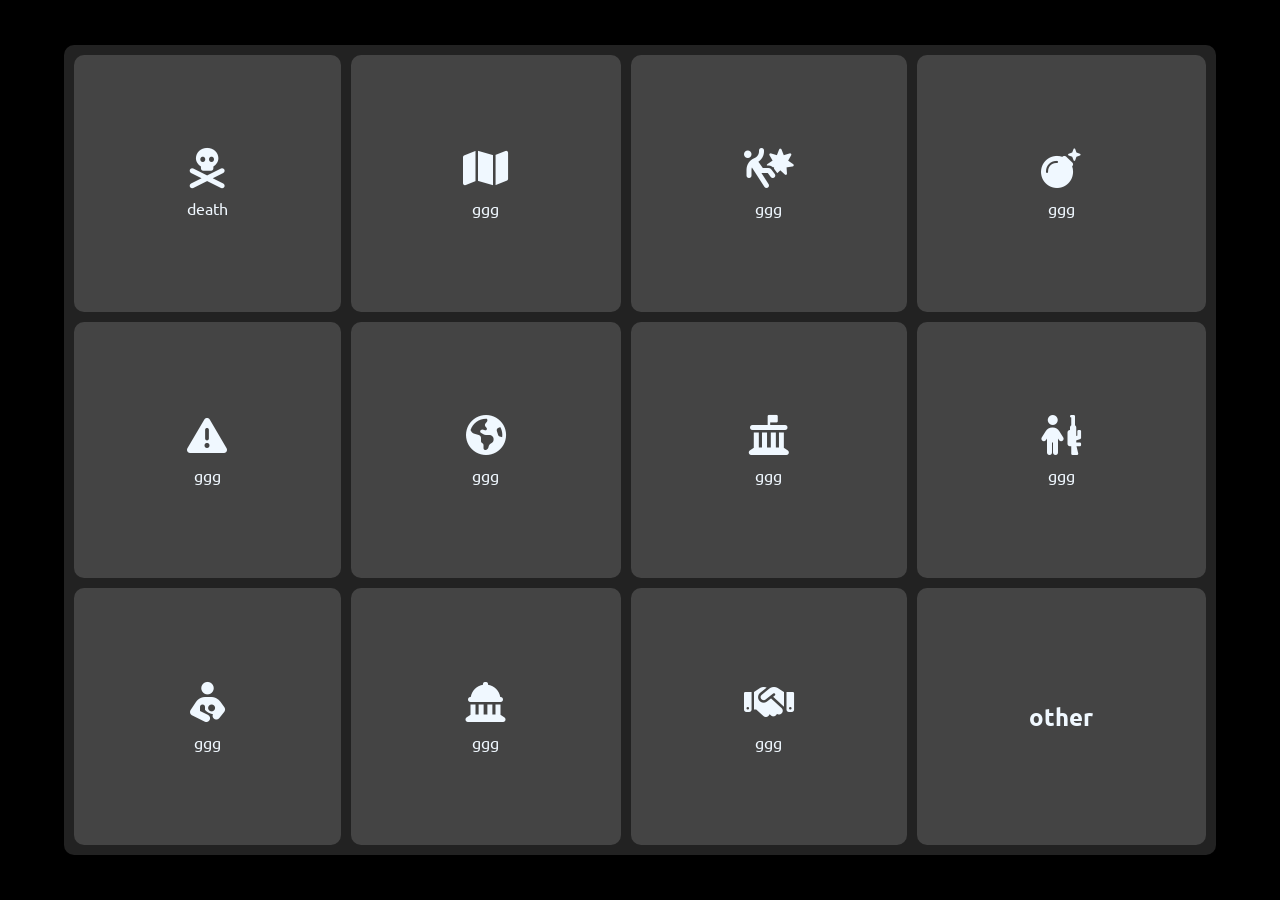
==== indexx.html @ 32690808 "Add files via upload" ====
<!DOCTYPE html>
<html lang="en">
<head>
    <meta charset="UTF-8">
    <link rel="stylesheet" href="https://cdnjs.cloudflare.com/ajax/libs/font-awesome/6.7.2/css/all.min.css" integrity="sha512-Evv84Mr4kqVGRNSgIGL/F/aIDqQb7xQ2vcrdIwxfjThSH8CSR7PBEakCr51Ck+w+/U6swU2Im1vVX0SVk9ABhg==" crossorigin="anonymous" referrerpolicy="no-referrer" />
    <link rel="stylesheet" href="stylee.css">
    <meta name="viewport" content="width=device-width, initial-scale=1.0">
    <title>Document</title>
</head>
<body>
    <div class="continer">
        <div class="item item1"><i class="fa-solid fa-skull-crossbones"></i><span>death</span></div>
        <div class="item item1"><i class="fa-solid fa-map"></i><span>ggg</span></div>
        <div class="item item1"><i class="fa-solid fa-person-falling-burst"></i><span>ggg</span></div>
        <div class="item item1"><i class="fa-solid fa-bomb"></i><span>ggg</span></div>
        <div class="item item1"><i class="fa-solid fa-triangle-exclamation"></i><span>ggg</span></div>
        <div class="item item1"><i class="fa-solid fa-earth-americas"></i><span>ggg</span></div>
        <div class="item item1"><i class="fa-solid fa-landmark-flag"></i><span>ggg</span></div>
        <div class="item item1"><i class="fa-solid fa-child-combatant"></i><span>ggg</span></div>
        <div class="item item1"><i class="fa-solid fa-person-breastfeeding"></i><span>ggg</span></div>
        <div class="item item1"><i class="fa-solid fa-landmark-dome"></i><span>ggg</span></div>
        <div class="item item1"><i class="fa-solid fa-handshake"></i><span>ggg</span></div>
        <div class="item item1"><h2>other</h2></div>
    </div>
</body>
</html>
---- stylee.css ----
@import url("https://fonts.googleapis.com/css2?family=Ubuntu:ital,wght@0,300;0,400;0,500;0,700;1,300;1,400;1,500;1,700&family=Yanone+Kaffeesatz:wght@200..700&display=swap");
*{
    padding: 0;
    margin: 0;
    box-sizing: border-box;
}
body{
   display: flex; 
   justify-content: center;
   align-items: center;
   height: 100vh;
   background-color: black;
   font-family:Ubuntu ;
}
.continer{
    color: aliceblue;
    width: 90%;
    height: 90%;
    display: grid;
    gap: 10px;
    grid-template-columns: auto auto auto auto;
    background-color: #222;
    padding: 10px;
    border-radius: 10px;
}
.item{
    background-color:#444;
    border-radius: 10px;
    display: flex;
    flex-direction: column;
    gap: 10px;
    justify-content: center;
    align-items: center;
}
.fa-solid{
    font-size: 40px;
}
.item:hover{
    background-color:#ff1919;
    color: #222;
    transition: 1s;
    
}
@media(max-width:700px){
    .continer{
        color: aliceblue;
        width: 90%;
    height: 90%;
        display: grid;
        gap: 10px;
        grid-template-columns: auto auto;
        background-color: #222;
        padding: 10px;
    }
}
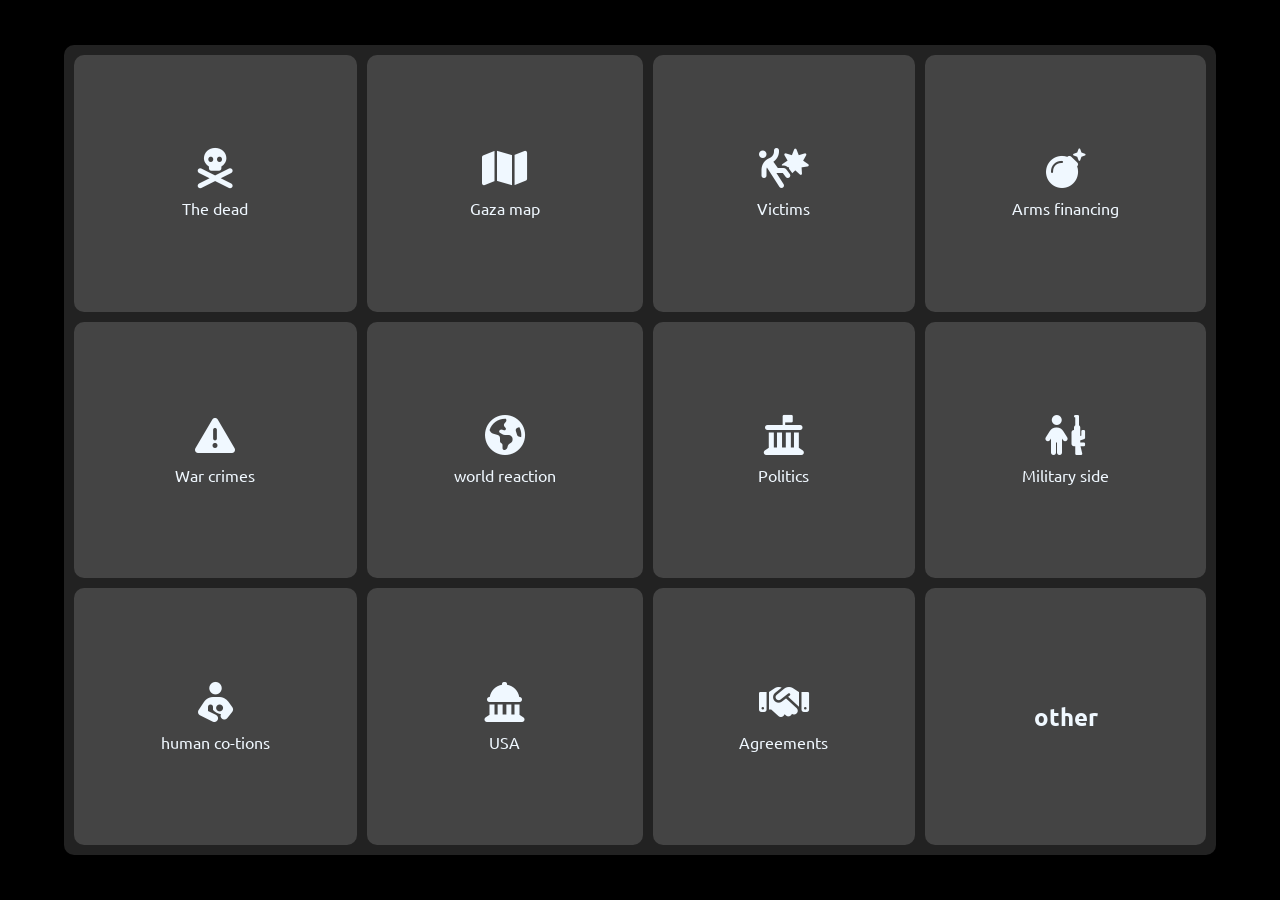
==== commit 954d0138: "Update indexx.html" ====
--- a/indexx.html
+++ b/indexx.html
@@ -1,26 +1,27 @@
 <!DOCTYPE html>
 <html lang="en">
 <head>
+    <meta name="theme-color" content="#ff0000" />
     <meta charset="UTF-8">
     <link rel="stylesheet" href="https://cdnjs.cloudflare.com/ajax/libs/font-awesome/6.7.2/css/all.min.css" integrity="sha512-Evv84Mr4kqVGRNSgIGL/F/aIDqQb7xQ2vcrdIwxfjThSH8CSR7PBEakCr51Ck+w+/U6swU2Im1vVX0SVk9ABhg==" crossorigin="anonymous" referrerpolicy="no-referrer" />
     <link rel="stylesheet" href="stylee.css">
     <meta name="viewport" content="width=device-width, initial-scale=1.0">
     <title>Document</title>
 </head>
-<body>
+<body translate="no">
     <div class="continer">
-        <div class="item item1"><i class="fa-solid fa-skull-crossbones"></i><span>death</span></div>
-        <div class="item item1"><i class="fa-solid fa-map"></i><span>ggg</span></div>
-        <div class="item item1"><i class="fa-solid fa-person-falling-burst"></i><span>ggg</span></div>
-        <div class="item item1"><i class="fa-solid fa-bomb"></i><span>ggg</span></div>
-        <div class="item item1"><i class="fa-solid fa-triangle-exclamation"></i><span>ggg</span></div>
-        <div class="item item1"><i class="fa-solid fa-earth-americas"></i><span>ggg</span></div>
-        <div class="item item1"><i class="fa-solid fa-landmark-flag"></i><span>ggg</span></div>
-        <div class="item item1"><i class="fa-solid fa-child-combatant"></i><span>ggg</span></div>
-        <div class="item item1"><i class="fa-solid fa-person-breastfeeding"></i><span>ggg</span></div>
-        <div class="item item1"><i class="fa-solid fa-landmark-dome"></i><span>ggg</span></div>
-        <div class="item item1"><i class="fa-solid fa-handshake"></i><span>ggg</span></div>
+        <div class="item item1"><i class="fa-solid fa-skull-crossbones"></i><span>The dead</span></div>
+        <div class="item item1"><i class="fa-solid fa-map"></i><span>Gaza map</span></div>
+        <div class="item item1"><i class="fa-solid fa-person-falling-burst"></i><span>Victims</span></div>
+        <div class="item item1"><i class="fa-solid fa-bomb"></i><span>Arms financing</span></div>
+        <div class="item item1"><i class="fa-solid fa-triangle-exclamation"></i><span>War crimes</span></div>
+        <div class="item item1"><i class="fa-solid fa-earth-americas"></i><span>world reaction</span></div>
+        <div class="item item1"><i class="fa-solid fa-landmark-flag"></i><span>Politics</span></div>
+        <div class="item item1"><i class="fa-solid fa-child-combatant"></i><span>Military side</span></div>
+        <div class="item item1"><i class="fa-solid fa-person-breastfeeding"></i><span>human co-tions</span></div>
+        <div class="item item1"><i class="fa-solid fa-landmark-dome"></i><span>USA</span></div>
+        <div class="item item1"><i class="fa-solid fa-handshake"></i><span>Agreements</span></div>
         <div class="item item1"><h2>other</h2></div>
     </div>
 </body>
-</html>+</html>
